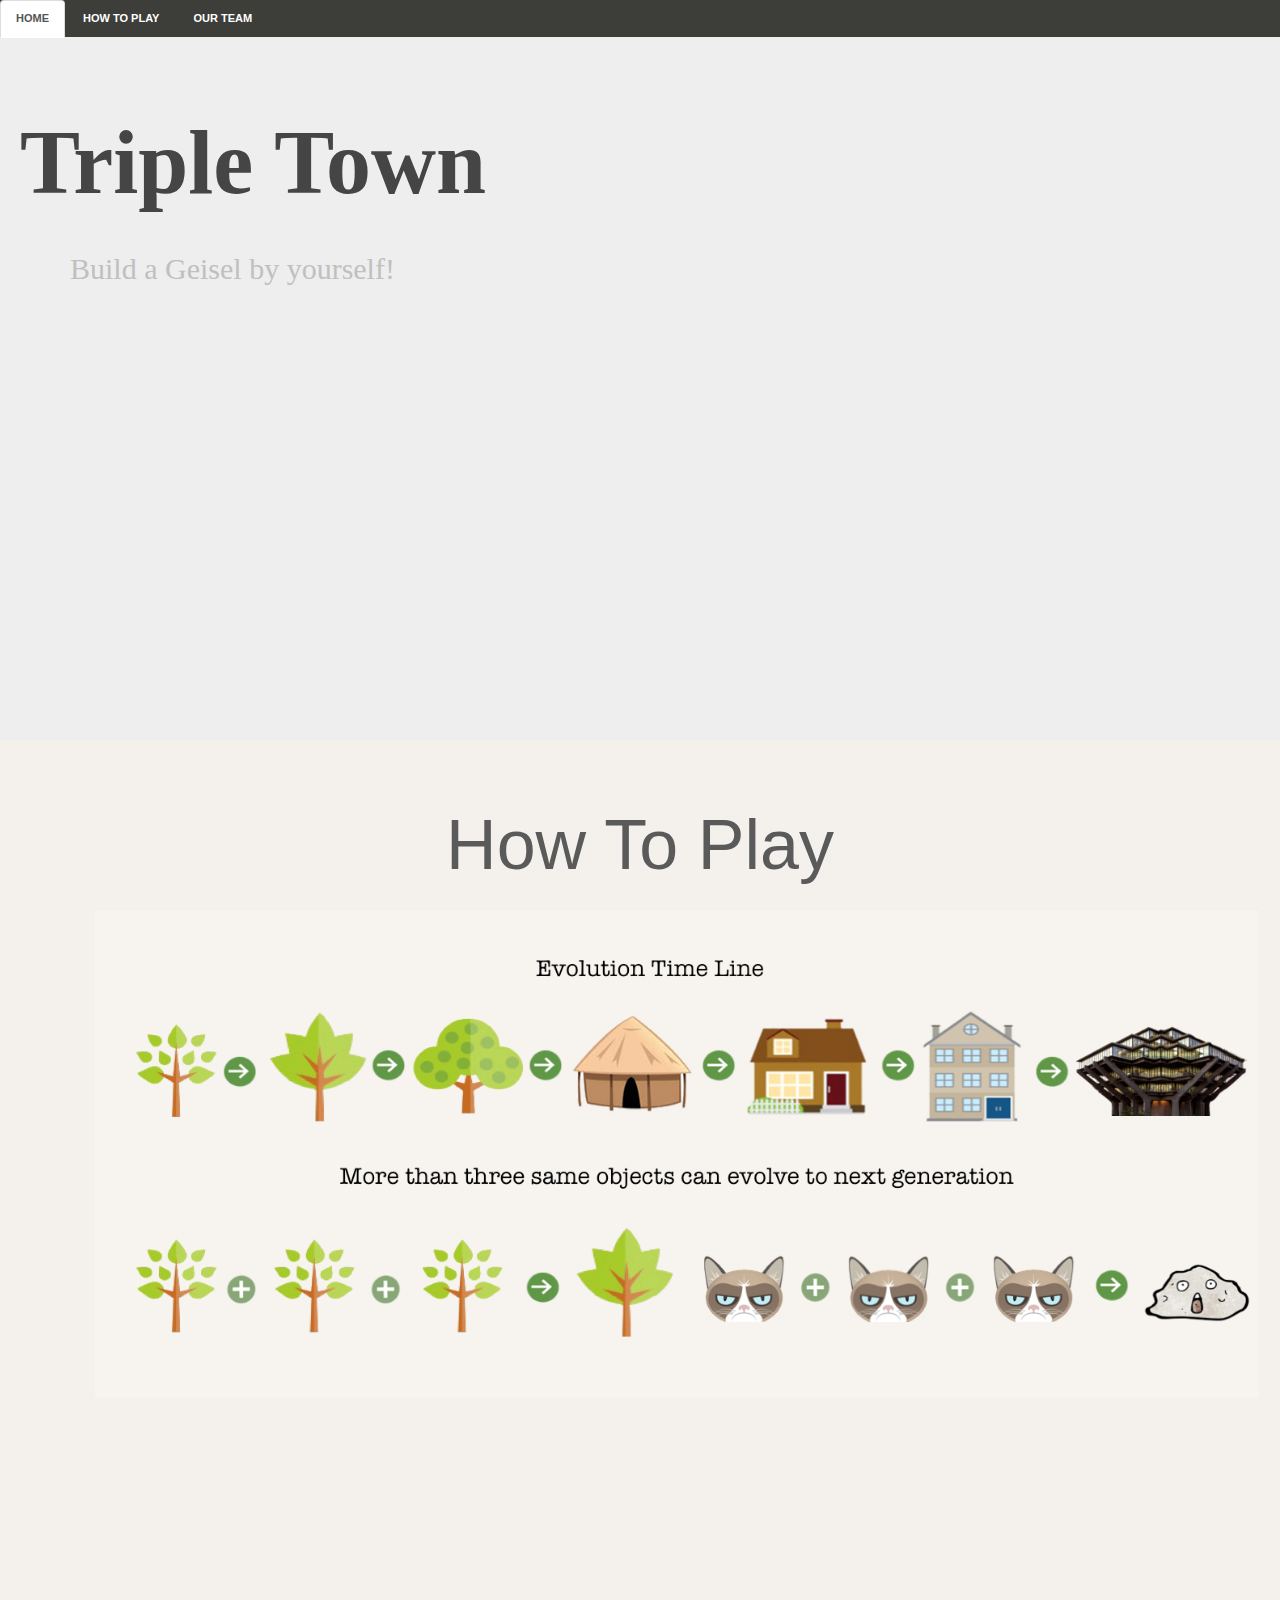
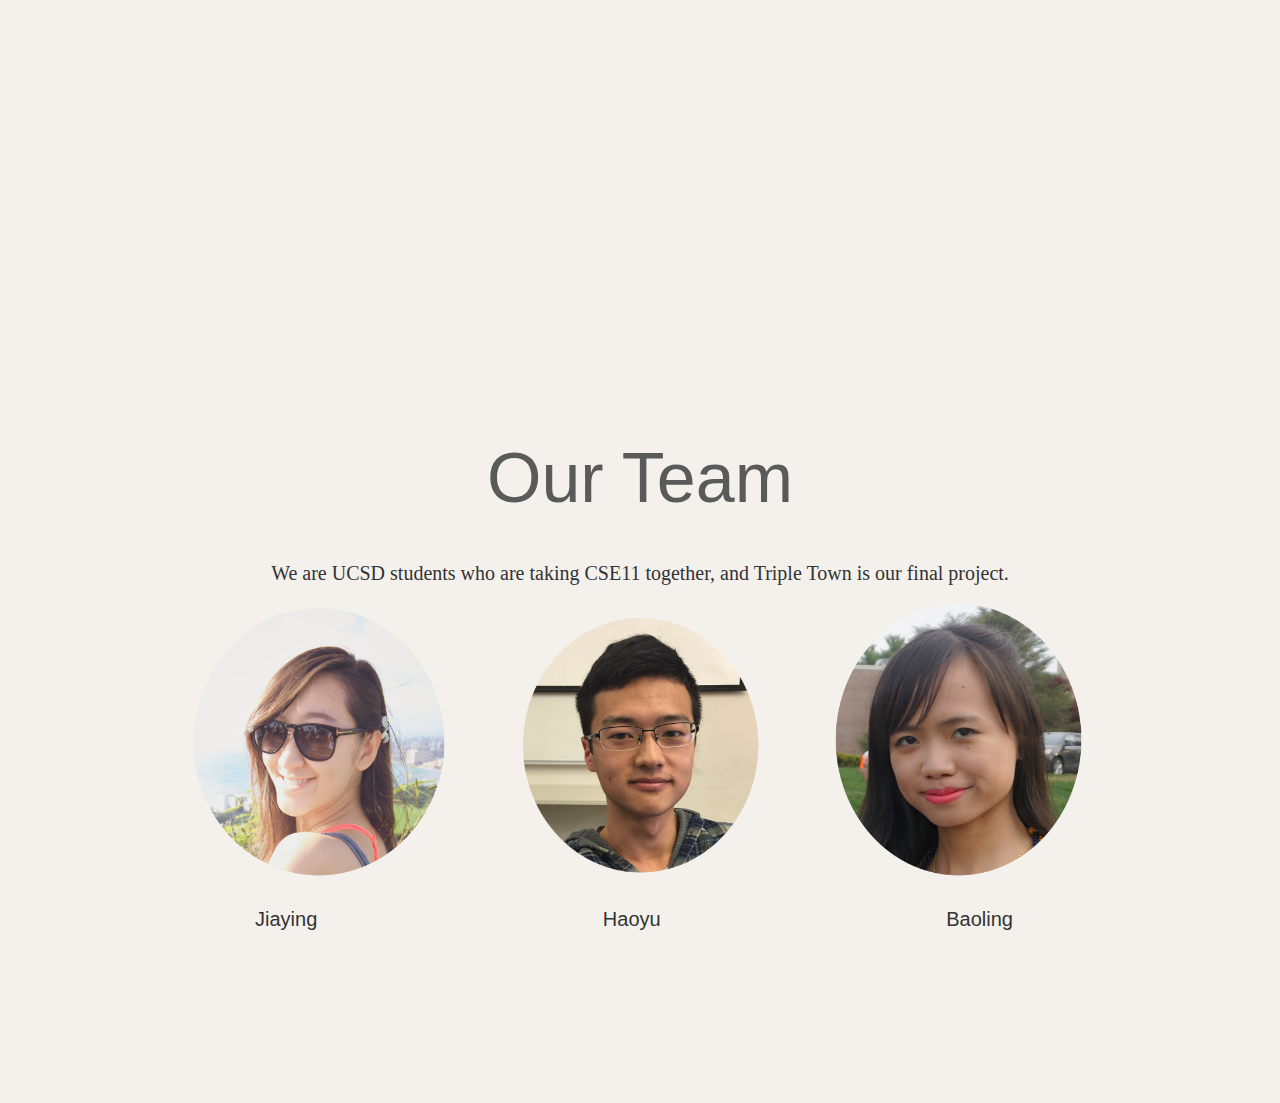
==== home.html @ ac758fbd "waiting for video" ====
<!DOCTYPE html>
 <head>
  <title> Offical Triple Town Website </title>
    <link href="css/bootstrap.min.css" rel="stylesheet"> 
    <link href="css/2-col-portfolio.css" rel="stylesheet">
    <link href="css/main.css" rel="stylesheet"> 

</head>

<body>       
  <div class="nav">
    <div class = "container">
    <ul class="nav nav-tabs">
      <li class="active"> <a href="home.html"> Home </a></li>
      <li><a href="#play"> How To Play </a></li> 
      <li><a href="#aboutteam"> Our Team </a></li>
       </ul>
    </div>
  </div>
 

  <div class="row">
    <div class="col-lg-12">
      <div class = "jumbotron">
        <div class="container">
          <b><h1> Triple Town </b></h1>
            <div class = "title">
              <p>Build a Geisel by yourself!</p>
            </div>
        </div>
      </div>
  </div>
</div>



  <!-- Page Content -->
  <div id="play">
    <div class="container">
      <div class="active">

        <!-- Page Header -->
        <div class="row">
            <div class="col-lg-12">
              <div class = "guide">
                <h1 class="page-header"> How To Play</h1>
                <img src = "image/guide.png"/>
              </div>
            </div>  
        </div>

        <div class="row">
            <div class="col-md-12">
            <iframe width = "1000px" height = "600px" src="https://www.youtube.com/embed/5R7Dd4NyTPQ" frameborder="0" allowfullscreen></iframe>
            </div>
            </div>




<div id = "aboutteam">

<div class="row">
   <h1 class = "page-header"> Our Team</h1>
   <div class="bio">
   <div class = "container">
     <h4> We are UCSD students who are taking CSE11 together, and Triple Town is our final project. </h4>

<div class = "team">
 <img src="image/team1.png" alt=""  /> 
 <img src="image/team2.png" alt=""  />
 <img src="image/team3.png" alt="" />
</div>
<div class = "name">
<p>  Jiaying Haoyu Baoling</p>
</div>
   </div>
  </div>
</div>
</div>


  
  <script src="js/jquery.js"></script>

    <!-- Bootstrap Core JavaScript -->
    <script src="js/bootstrap.min.js"></script>
  

</body>
</html>
---- css/2-col-portfolio.css ----
/*!
 * Start Bootstrap - 2 Col Portfolio HTML Template (http://startbootstrap.com)
 * Code licensed under the Apache License v2.0.
 * For details, see http://www.apache.org/licenses/LICENSE-2.0.
 */



.portfolio-item {
    margin-bottom: 25px;
}

footer {
    margin: 50px 0;
}
---- css/main.css ----
body{
  background-color: #f4f1ed;
}

.nav{
  background-color: #3d3d3a;
}

.nav li{
  display: inline;
  margin-left: 50px;

  }

.container {
  max-width: 1000px;
  margin-right: auto;
  margin-left: auto;
}

.nav a {
  color: white;
  font-size: 11px;
  font-weight: bold;
  padding: 14px 10px;
  text-transform: uppercase;
  }

.jumbotron h1{
    font-family: fox in the snow;
    margin-left: -50px;
    margin-top:120px;
    color:  #454545;
    text-align: left;
    font-size: 90px;

  }
 .title p{
  margin-top: 40px;
  margin-left: 10px;
  color: #f5f1de;
 }

.jumbotron p {
  font-size: 30px;
  color:  #c0c0c0;
  text-align: left;
  margin-left: 0px;
  font-family: Typewriter Press; 
}



  .jumbotron {
  background-image:url("image/front.png"); 
  height: 790px;
  background-repeat: no-repeat;
  background-size: cover;
  margin-top: -50px;
  background-size: 100%;
}



  .container {
  max-width: 1000px;
  margin-right: auto;
  margin-left: auto;
}
.nav li{
  display: inline;
  margin-left: auto;
  margin-right: auto;
  }

  .nav a {
  color: white;
  font-size: 11px;
  font-weight: bold;
  padding: 14px 10px;
  text-transform: uppercase;
  }
  
.speadsheet iframe{
margin-left: 200px;
width: 530px;
height: 500px;
} 



.bio{
  background-color: #f4f1ed;
}
p{
  margin-top: 30px;
  font-family: sans-serif;;
  font-size: 20px;
}
h4{
  text-align: center;
  font-family: Pier Sans; 
  font-size: 20px;
  margin-top: 20px;
}
.icon{
  text-align: center;
  margin-top: 30px;
}
.icon img{
  width:3%;
  
}
.container {
  max-width: 1000px;
  margin-right: auto;
  margin-left: auto;
}
h1{
    font-family:Modeka;
    margin-top:10px;
    color: #5a5a5a;
    text-align: center;
    font-size: 70px;
    line-height: 1em;
    font-family: Amatic, Impact, sans-serif;
  }


.team{
  text-align: center;
  font-size: 100px;
}
.name p{
    display: block;
    -webkit-margin-before: 1em;
    -webkit-margin-after: 1em;
    -webkit-margin-start: 0px;
    -webkit-margin-end: 0px;
    word-spacing: 280px;
    margin-left: 100px;
  }

#aboutteam{
height: 700px;

}
.team img{
   display: inline-block;
    width: 30%;
}
.guide img{
  width: 120%;
  margin-left: -60px;
}

h2{
  text-align: center;
  margin-top: 50px;

}

body{
  background-color: #f4f1ed;
}
.container {
  max-width: 1000px;
  margin-right: auto;
  margin-left: auto;
}
.nav{
  background-color: #3d3d3a;
}
.nav li{
  display: inline
  margin-left: auto;
  margin-right: auto;
  margin-top: 0px;
  }

  .nav a {
  color: white;
  font-size: 11px;
  font-weight: bold;
  padding: 14px 10px;
  text-transform: uppercase;
  }
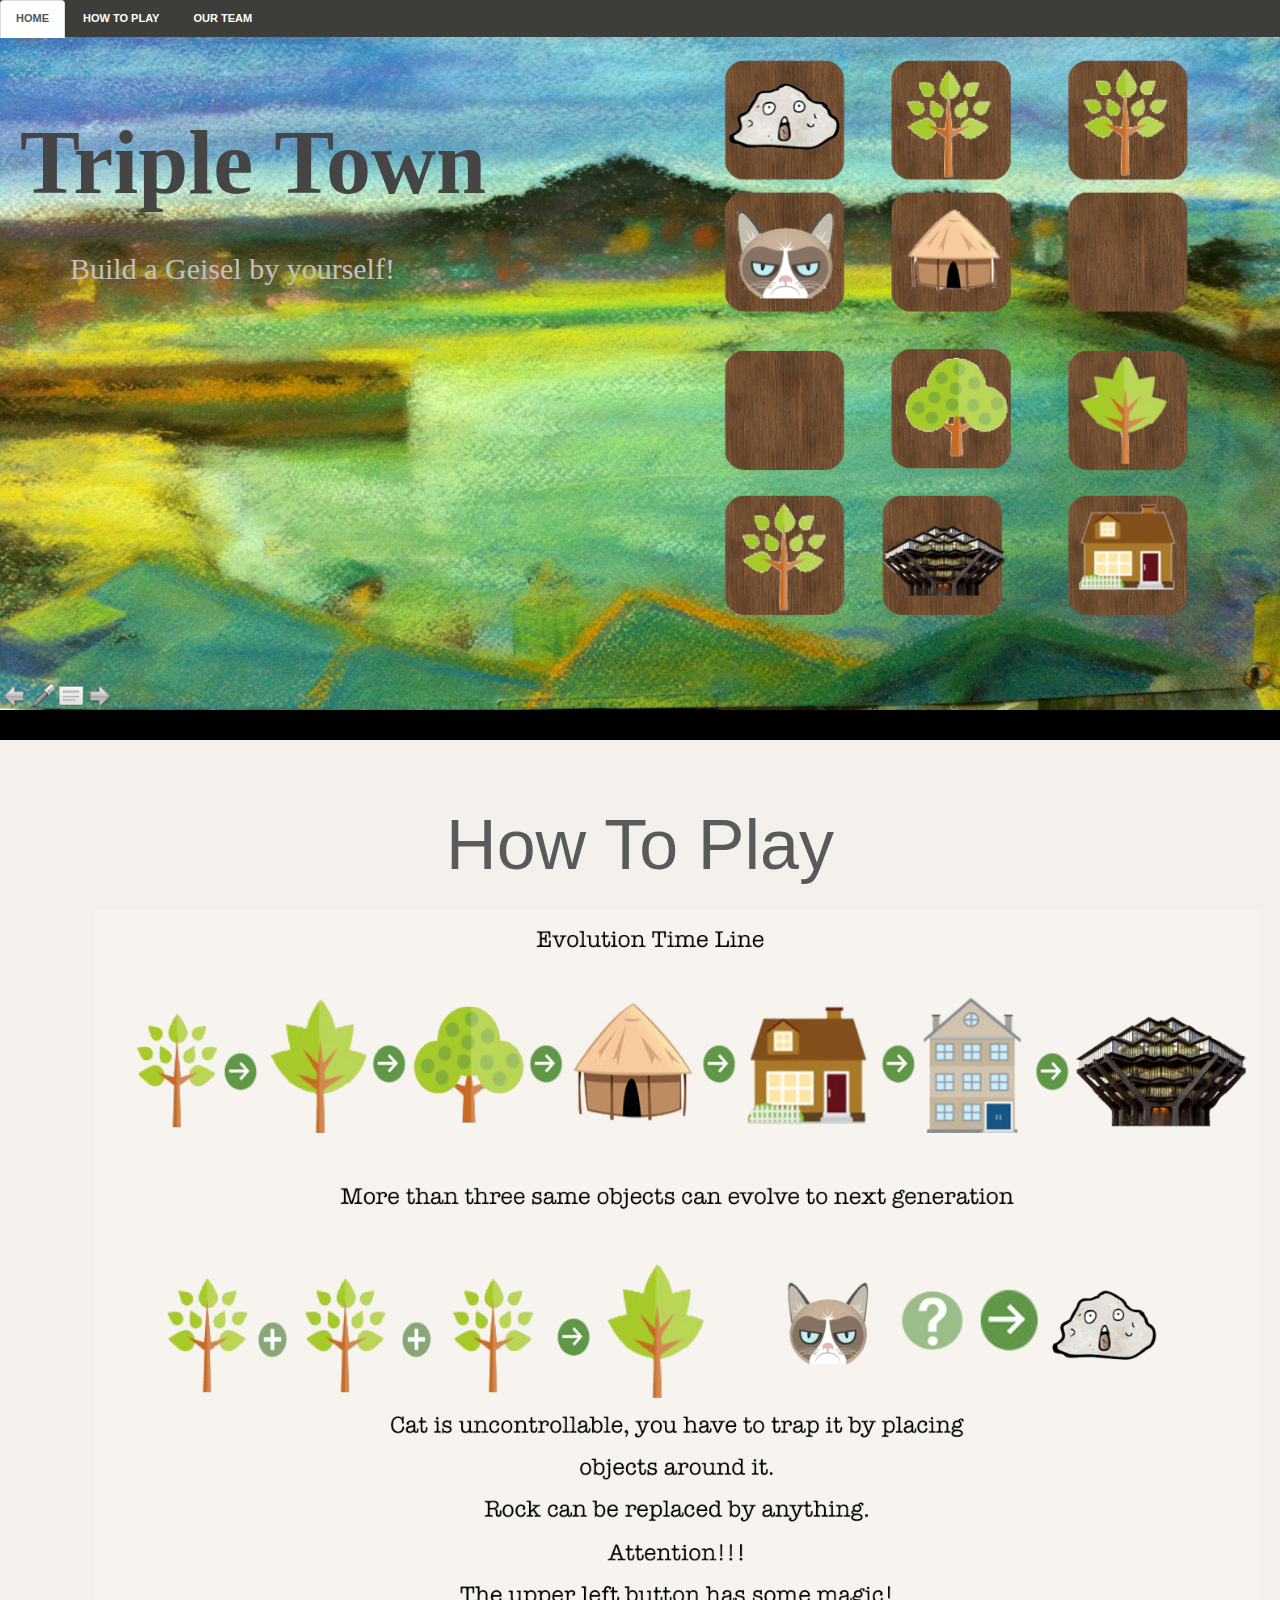
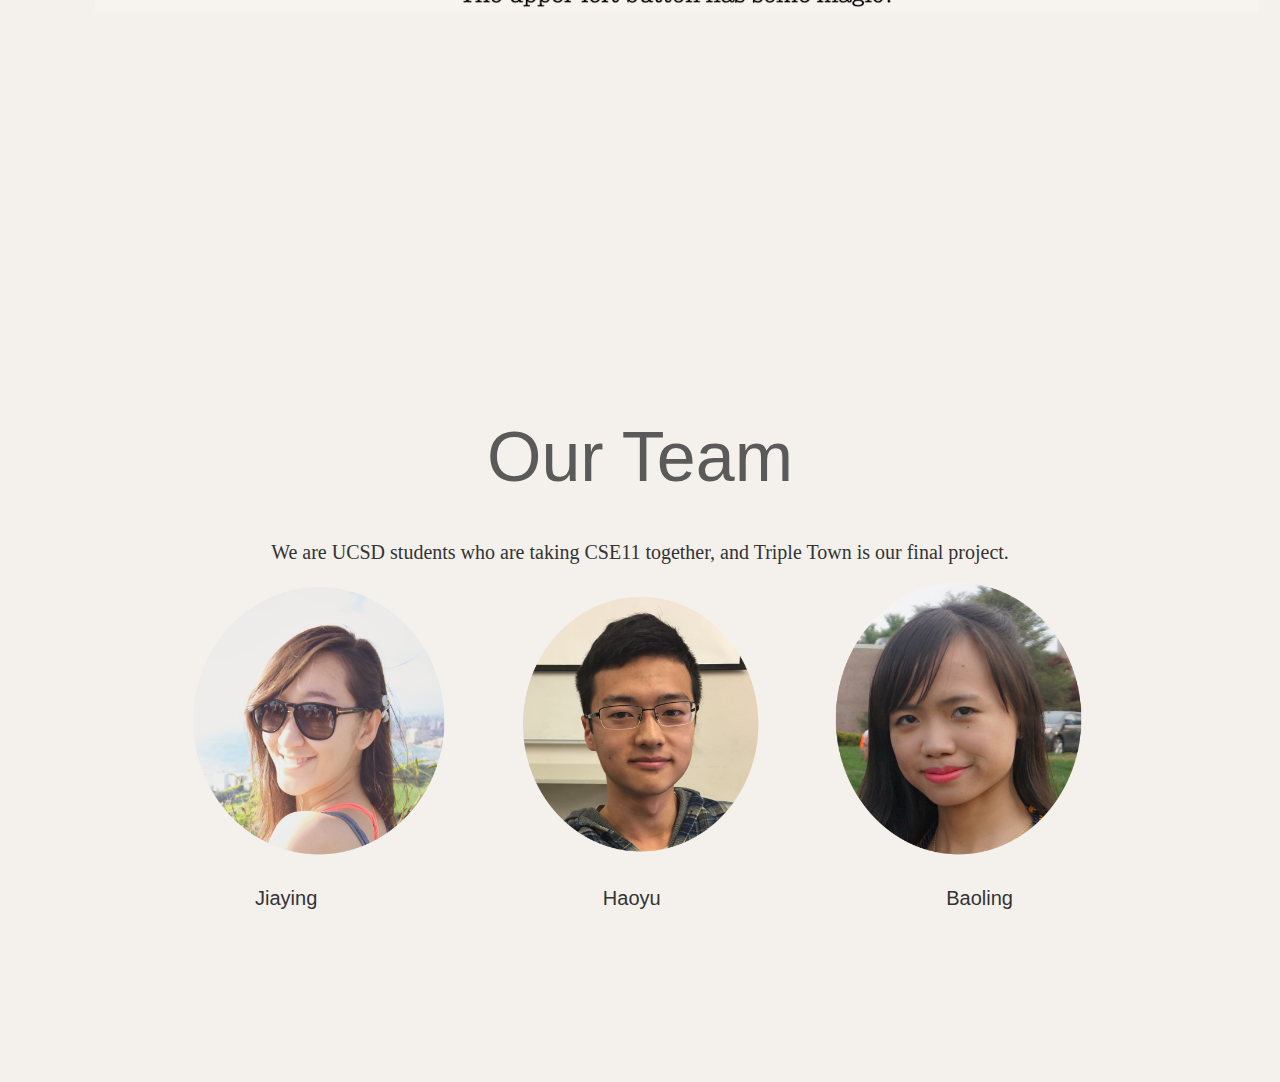
==== commit 06b34a61: "done!!" ====
--- a/home.html
+++ b/home.html
@@ -51,7 +51,7 @@
 
         <div class="row">
             <div class="col-md-12">
-            <iframe width = "1000px" height = "600px" src="https://www.youtube.com/embed/5R7Dd4NyTPQ" frameborder="0" allowfullscreen></iframe>
+            <iframe width="420" height="315" src="https://www.youtube.com/embed/P5P9HilCqUg" frameborder="0" allowfullscreen></iframe>
             </div>
             </div>
 
--- a/css/main.css
+++ b/css/main.css
@@ -52,7 +52,7 @@
 
 
   .jumbotron {
-  background-image:url("image/front.png"); 
+  background-image:url("../image/front.png"); 
   height: 790px;
   background-repeat: no-repeat;
   background-size: cover;
@@ -80,14 +80,13 @@
   padding: 14px 10px;
   text-transform: uppercase;
   }
-  
-.speadsheet iframe{
-margin-left: 200px;
-width: 530px;
-height: 500px;
-} 
+ 
 
-
+iframe{
+  margin-top: 50px;
+  text-align: center;
+  margin-left: 300px;
+}
 
 .bio{
   background-color: #f4f1ed;
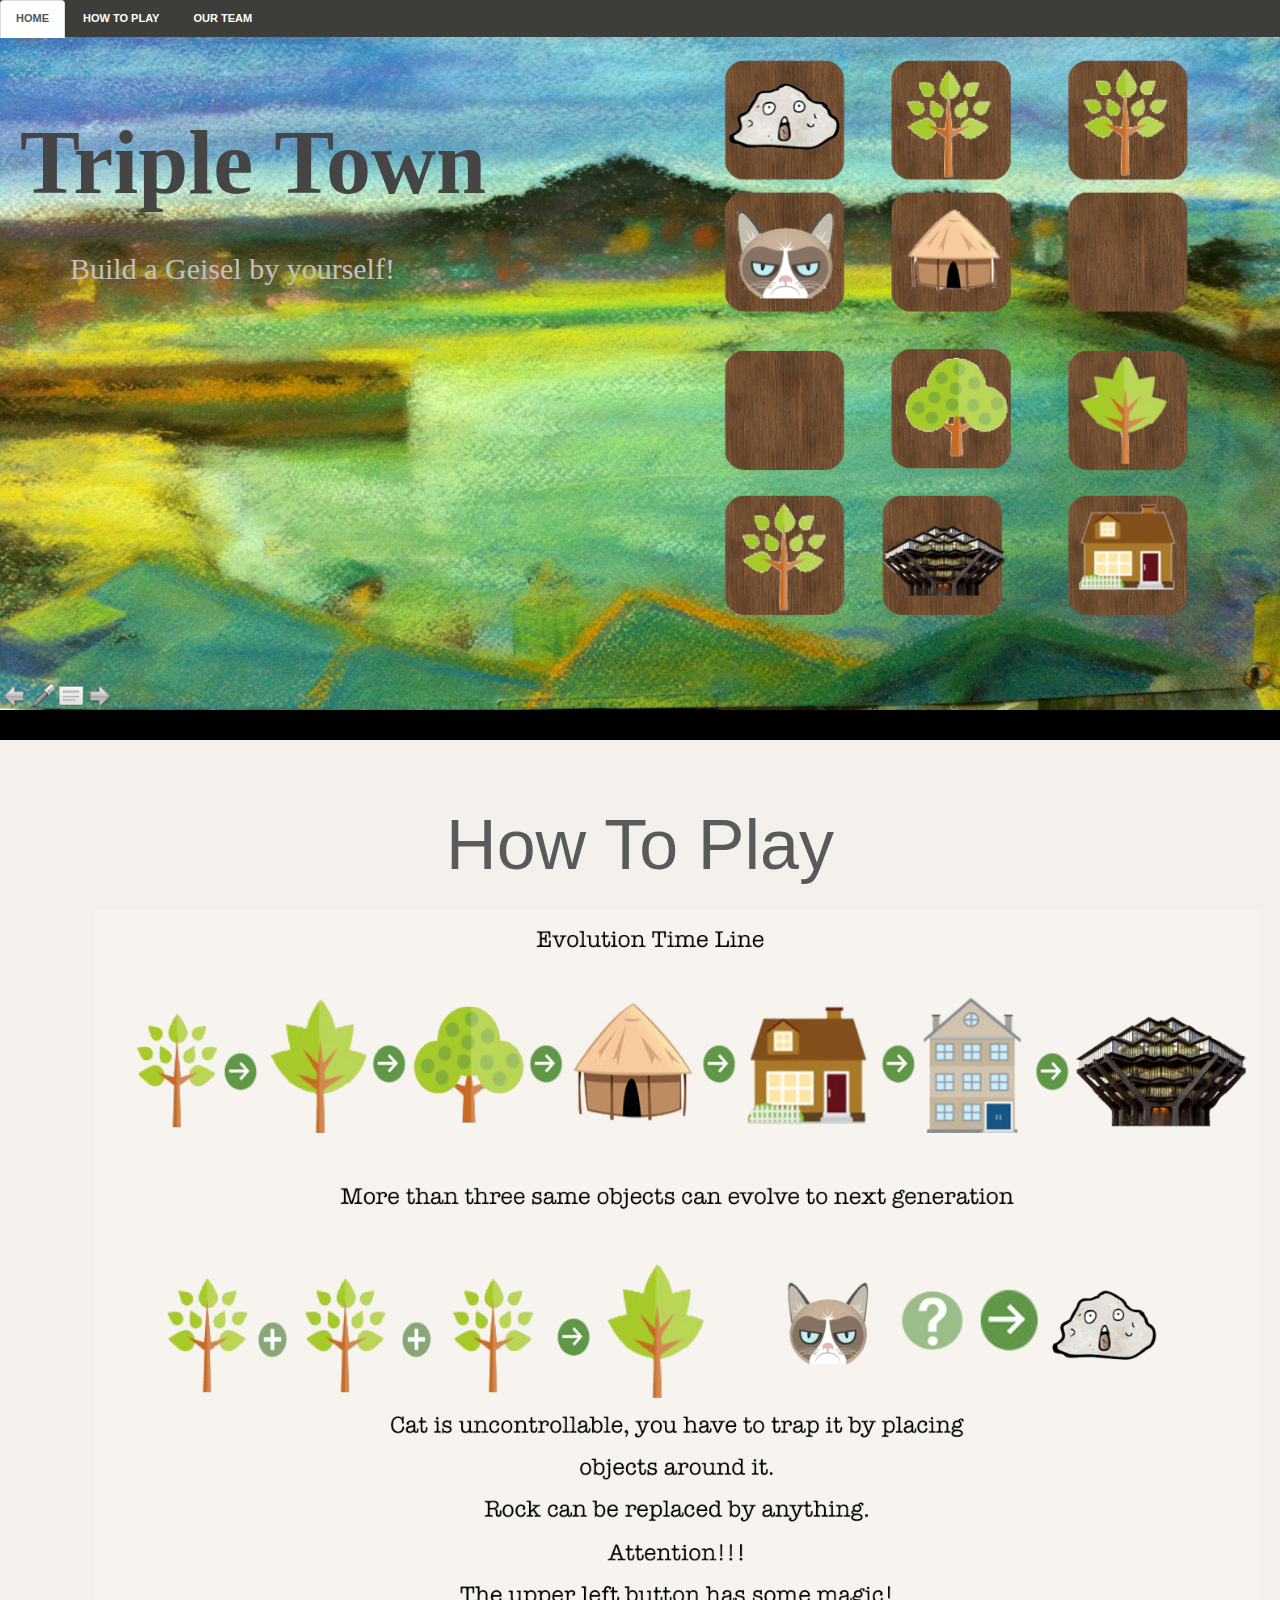
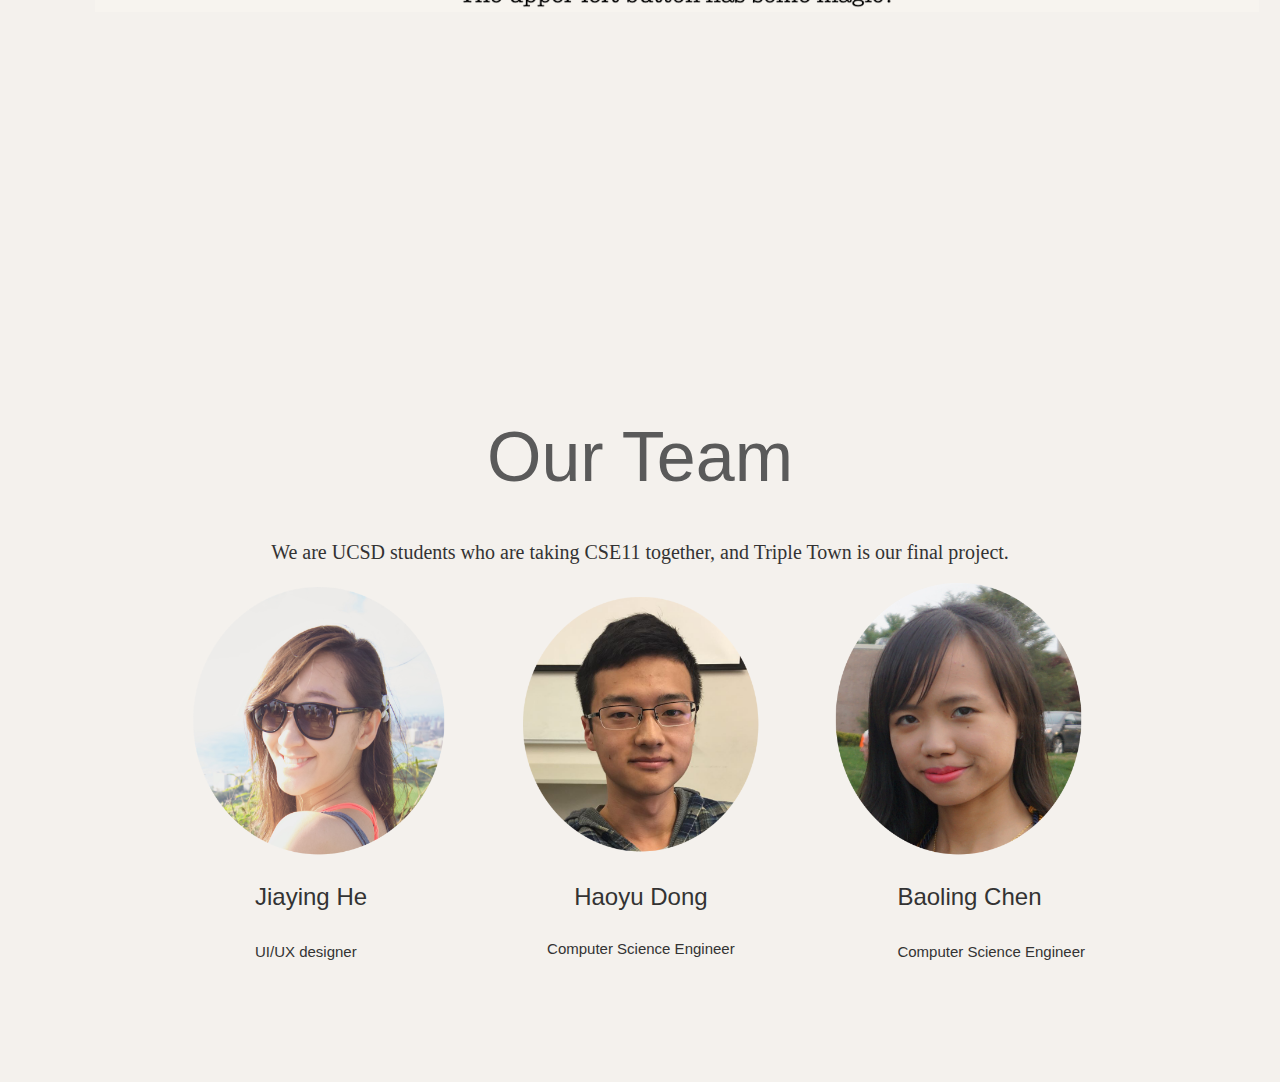
==== commit ead82c14: "finally done" ====
--- a/home.html
+++ b/home.html
@@ -71,9 +71,26 @@
  <img src="image/team2.png" alt=""  />
  <img src="image/team3.png" alt="" />
 </div>
-<div class = "name">
-<p>  Jiaying Haoyu Baoling</p>
+
+<div class="nametest">
+   <div class="column-center">
+    <h3>Haoyu Dong<h3>
+      <p> Computer Science Engineer</p>
+      
+    </div>
+   <div class="column-left">
+    <h3>Jiaying He</h3>
+    <p> UI/UX designer</p>
+    
+    </div>
+
+   <div class="column-right">
+    <h3>Baoling Chen</h3>
+    <p> Computer Science Engineer</p>
+    
+    </div>
 </div>
+
    </div>
   </div>
 </div>
--- a/css/main.css
+++ b/css/main.css
@@ -140,6 +140,36 @@
     margin-left: 100px;
   }
 
+.nametest{
+margin-left: 100px;
+width: 830px;
+
+}
+.nametest div{
+  display: inline-block;
+}
+
+.nametest p{
+  font-size: 15px;
+}
+
+.column-center h3{
+  text-align: center;
+  margin-left: 180px;
+
+}
+.column-left{ 
+  float: left; 
+}
+.column-right{ 
+  float: right;
+}
+.column-center{ 
+  display: inline-block; 
+}
+
+
+
 #aboutteam{
 height: 700px;
 
